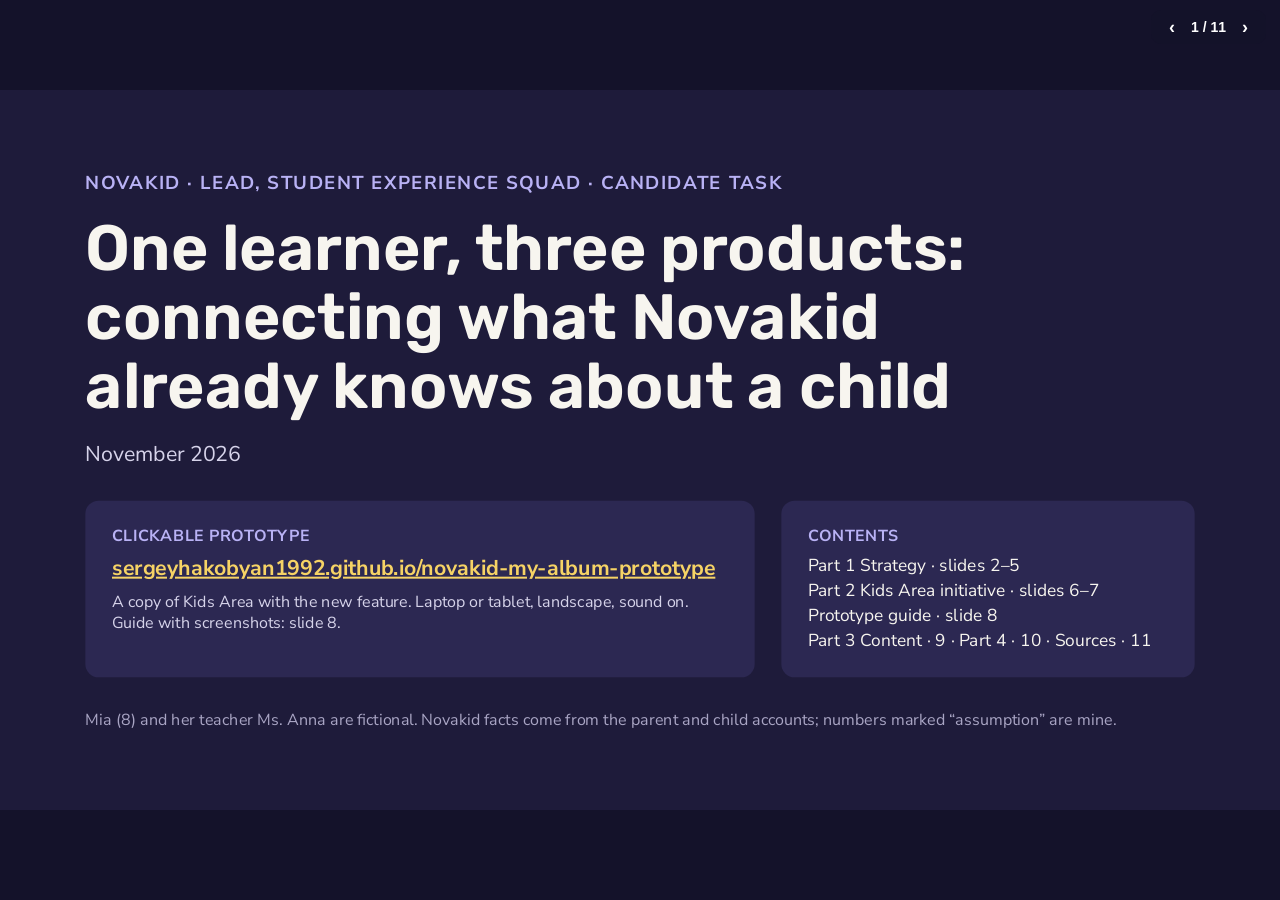
==== deck/index.html @ cdf31dd3 "Add browser version of the candidate task deck Co-Authored-By: Claude Opus 5.5 <noreply@anthropic.co" ====
<!doctype html><html lang="en"><head><meta charset="utf-8"><meta name="viewport" content="width=device-width,initial-scale=1"><title>Novakid: Student Experience</title><link rel="preconnect" href="https://fonts.gstatic.com" crossorigin><link rel="stylesheet" href="https://fonts.googleapis.com/css2?family=Rubik:wght@400..700&display=swap"><link rel="stylesheet" href="https://fonts.googleapis.com/css2?family=Nunito+Sans:wght@400;600;700;800&display=swap"><style>
*{box-sizing:border-box;margin:0}
html,body{height:100%;background:#14122a}
body{overflow:hidden}
#stage{position:fixed;left:0;top:0;width:1920px;height:1080px;transform-origin:0 0}
section{position:absolute;inset:0;width:1920px;height:1080px;overflow:hidden}
@media screen{section:not(.on){display:none!important}}
div{min-width:0}
div:not([style*="display:"]){display:flex;flex-direction:column}
h1,h2,h3,p,ul,ol,table{display:block}
ul,ol{padding-left:32px}
a{text-decoration:underline}
img{display:block}
table{border-collapse:collapse;width:100%}
th,td{padding:.35em .6em;text-align:left;vertical-align:top;border:1px solid #d9d6e4}
th{font-weight:700}
#nav{position:fixed;right:14px;top:10px;display:flex;flex-direction:row;gap:6px;align-items:center;font:600 14px Arial,sans-serif;color:#fff;background:rgba(20,18,42,.78);padding:6px 8px;border-radius:10px;z-index:5}
#nav button{all:unset;cursor:pointer;padding:2px 10px;font-size:18px;line-height:1}
#nav button:focus-visible{outline:2px solid #F6D365}
@media print{
 @page{size:1920px 1080px;margin:0}
 html,body{height:auto;overflow:visible;background:none}
 #stage{position:static;transform:none!important;width:auto;height:auto}
 section,section.on{display:flex;position:relative;page-break-after:always;-webkit-print-color-adjust:exact;print-color-adjust:exact}
 #nav{display:none}
}
</style></head><body><main id="stage"><section id="cover" style="background:#1E1B3A;color:#F7F5EF;font-family:'Nunito Sans', Arial, sans-serif;padding:120px 128px 120px;display:flex;flex-direction:column;justify-content:space-between;gap:48px">
<div style="display:flex;flex-direction:column;gap:28px">
<p style="font-size:28px;color:#B9B2F5;letter-spacing:2px;text-transform:uppercase;font-weight:700">Novakid · Lead, Student Experience Squad · candidate task</p>
<h1 style="font-family:'Rubik', Arial, sans-serif;font-size:96px;font-weight:600;line-height:1.08;color:#F7F5EF;width:1500px">One learner, three products: connecting what Novakid already knows about a child</h1>
<p style="font-size:32px;color:#D6D3EA">November 2026</p>
</div>
<div style="display:flex;gap:40px;align-items:stretch">
<div style="flex:1;display:flex;flex-direction:column;gap:12px;background:#2C2852;border-radius:20px;padding:36px 40px">
<p style="font-size:24px;color:#B9B2F5;font-weight:700;text-transform:uppercase;letter-spacing:1px">Clickable prototype</p>
<p style="font-size:32px;font-weight:700"><a target="_blank" rel="noopener" href="https://sergeyhakobyan1992.github.io/novakid-my-album-prototype/" style="color:#F6D365">sergeyhakobyan1992.github.io/novakid-my-album-prototype</a></p>
<p style="font-size:24px;color:#D6D3EA">A copy of Kids Area with the new feature. Laptop or tablet, landscape, sound on. Guide with screenshots: slide 8.</p>
</div>
<div style="width:620px;display:flex;flex-direction:column;gap:10px;background:#2C2852;border-radius:20px;padding:36px 40px">
<p style="font-size:24px;color:#B9B2F5;font-weight:700;text-transform:uppercase;letter-spacing:1px">Contents</p>
<p style="font-size:26px;line-height:1.45">Part 1 Strategy · slides 2–5<br>Part 2 Kids Area initiative · slides 6–7<br>Prototype guide · slide 8<br>Part 3 Content · 9 · Part 4 · 10 · Sources · 11</p>
</div>
</div>
<p style="font-size:24px;color:#A9A5C4">Mia (8) and her teacher Ms. Anna are fictional. Novakid facts come from the parent and child accounts; numbers marked “assumption” are mine.</p>
</section>
<section id="week" style="background:#F7F5EF;color:#1E1B3A;font-family:'Nunito Sans', Arial, sans-serif;padding:56px 96px 96px;display:flex;flex-direction:column;justify-content:space-between;gap:18px">
<div style="display:flex;flex-direction:column;gap:6px">
<p style="font-size:24px;color:#5B47D6;font-weight:700;text-transform:uppercase;letter-spacing:1px">Part 1 · Strategy · 1.1 The cost of disconnection</p>
<h2 style="font-family:'Rubik', Arial, sans-serif;font-size:52px;font-weight:600;line-height:1.1">One week of Mia: each product starts from zero</h2>
</div>
<div style="display:flex;flex-direction:column;gap:10px;background:#ECE9F7;border-radius:14px;padding:14px 20px">
<div style="display:flex;gap:10px;align-items:stretch">
<div style="flex:1;display:flex;flex-direction:column;gap:2px;background:#F7F5EF;border-radius:10px;padding:8px 12px">
<p style="font-size:24px;font-weight:800;line-height:1.2">Level</p>
<p style="font-size:24px;line-height:1.22;color:#4A4766">One of 7 stages, Pre-K to Level 6. Mia is in Level 1</p>
</div>
<svg viewBox="0 0 100 100" preserveAspectRatio="none" aria-hidden="true" style="flex:none;width:32px;height:18px;align-self:center"><polygon points="0,30 60,30 60,0 100,50 60,100 60,70 0,70" fill="#5B47D6"/></svg>
<div style="flex:1;display:flex;flex-direction:column;gap:2px;background:#F7F5EF;border-radius:10px;padding:8px 12px">
<p style="font-size:24px;font-weight:800;line-height:1.2">Unit</p>
<p style="font-size:24px;line-height:1.22;color:#4A4766">A topic and its language. Level 1 has 13; hers is Unit 6 Food</p>
</div>
<svg viewBox="0 0 100 100" preserveAspectRatio="none" aria-hidden="true" style="flex:none;width:32px;height:18px;align-self:center"><polygon points="0,30 60,30 60,0 100,50 60,100 60,70 0,70" fill="#5B47D6"/></svg>
<div style="flex:1;display:flex;flex-direction:column;gap:2px;background:#F7F5EF;border-radius:10px;padding:8px 12px">
<p style="font-size:24px;font-weight:800;line-height:1.2">Lesson</p>
<p style="font-size:24px;line-height:1.22;color:#4A4766">Unit 6 has four lessons, then a Unit Review</p>
</div>
<svg viewBox="0 0 100 100" preserveAspectRatio="none" aria-hidden="true" style="flex:none;width:32px;height:18px;align-self:center"><polygon points="0,30 60,30 60,0 100,50 60,100 60,70 0,70" fill="#5B47D6"/></svg>
<div style="flex:1;display:flex;flex-direction:column;gap:2px;background:#F7F5EF;border-radius:10px;padding:8px 12px">
<p style="font-size:24px;font-weight:800;line-height:1.2">Competency</p>
<p style="font-size:24px;line-height:1.22;color:#4A4766">A skill: “speak about food using like / don’t like”</p>
</div>
</div>
<p style="font-size:24px;line-height:1.25"><b>The competency model already exists</b> (parent account, Achievements), but it only says “unlocked”: no mastery, no evidence, no source. The Learning Engine adds those three.</p>
</div>
<div style="display:flex;gap:12px;align-items:stretch">
<div style="flex:1;display:flex;flex-direction:column;gap:8px;background:#FFFFFF;border-radius:16px;padding:12px;border:1px solid #E1DEEC">
<p style="font-size:24px;line-height:1.15;background:#DCD6FF;border-radius:8px;padding:4px 10px"><b>Mon</b> · 1-1 lesson</p>
<p style="font-size:24px;line-height:1.25">Says “I no like peas”, mixes up peas and grapes. Nothing recorded.</p>
<div style="flex:1"></div>
<p style="font-size:24px;line-height:1.2;font-weight:700;color:#9A2E1C;background:#FBE3DC;border-radius:10px;padding:6px 10px">1. Errors stay in the lesson</p>
</div>
<div style="flex:1;display:flex;flex-direction:column;gap:8px;background:#FFFFFF;border-radius:16px;padding:12px;border:1px solid #E1DEEC">
<p style="font-size:24px;line-height:1.15;background:#FFE7B3;border-radius:8px;padding:4px 10px"><b>Tue</b> · Kids Area</p>
<p style="font-size:24px;line-height:1.25">Daily quest “play any game”: Memo Mix with <i>family, bike</i>, then 16 min of Streams.</p>
<div style="flex:1"></div>
<p style="font-size:24px;line-height:1.2;font-weight:700;color:#9A2E1C;background:#FBE3DC;border-radius:10px;padding:6px 10px">2. Practice ignores her unit</p>
</div>
<div style="flex:1;display:flex;flex-direction:column;gap:8px;background:#FFFFFF;border-radius:16px;padding:12px;border:1px solid #E1DEEC">
<p style="font-size:24px;line-height:1.15;background:#FFE7B3;border-radius:8px;padding:4px 10px"><b>Wed</b> · Homework</p>
<p style="font-size:24px;line-height:1.25">Listen and pick: she recognises the words, but never says them.</p>
<div style="flex:1"></div>
<p style="font-size:24px;line-height:1.2;font-weight:700;color:#9A2E1C;background:#FBE3DC;border-radius:10px;padding:6px 10px">3. Trains recognition only</p>
</div>
<div style="flex:1;display:flex;flex-direction:column;gap:8px;background:#FFFFFF;border-radius:16px;padding:12px;border:1px solid #E1DEEC">
<p style="font-size:24px;line-height:1.15;background:#CDEBD9;border-radius:8px;padding:4px 10px"><b>Thu</b> · Group class</p>
<p style="font-size:24px;line-height:1.25">Topic: weekends. The teacher doesn’t know her unit; Mia stays silent.</p>
<div style="flex:1"></div>
<p style="font-size:24px;line-height:1.2;font-weight:700;color:#9A2E1C;background:#FBE3DC;border-radius:10px;padding:6px 10px">4. No shared profile</p>
</div>
<div style="flex:1;display:flex;flex-direction:column;gap:8px;background:#FFFFFF;border-radius:16px;padding:12px;border:1px solid #E1DEEC">
<p style="font-size:24px;line-height:1.15;background:#D3E8F7;border-radius:8px;padding:4px 10px"><b>Fri</b> · Pandy AI</p>
<p style="font-size:24px;line-height:1.25">Chats about Minecraft, half in her native language.</p>
<div style="flex:1"></div>
<p style="font-size:24px;line-height:1.2;font-weight:700;color:#9A2E1C;background:#FBE3DC;border-radius:10px;padding:6px 10px">5. Doesn’t know the week’s goal</p>
</div>
<div style="flex:1;display:flex;flex-direction:column;gap:8px;background:#FFFFFF;border-radius:16px;padding:12px;border:1px solid #E1DEEC">
<p style="font-size:24px;line-height:1.15;background:#F1E0F0;border-radius:8px;padding:4px 10px"><b>Sat</b> · Parent</p>
<p style="font-size:24px;line-height:1.25">68 competencies “unlocked”, one listed four times.</p>
<div style="flex:1"></div>
<p style="font-size:24px;line-height:1.2;font-weight:700;color:#9A2E1C;background:#FBE3DC;border-radius:10px;padding:6px 10px">6. The payer sees no progress</p>
</div>
<div style="flex:1;display:flex;flex-direction:column;gap:8px;background:#FFFFFF;border-radius:16px;padding:12px;border:1px solid #E1DEEC">
<p style="font-size:24px;line-height:1.15;background:#DCD6FF;border-radius:8px;padding:4px 10px"><b>Mon</b> · 1-1 lesson</p>
<p style="font-size:24px;line-height:1.25">Can’t tell if she practised: 5–7 min of re-checking.</p>
<div style="flex:1"></div>
<p style="font-size:24px;line-height:1.2;font-weight:700;color:#9A2E1C;background:#FBE3DC;border-radius:10px;padding:6px 10px">7. Practice never reaches the teacher</p>
</div>
</div>
<div style="display:flex;gap:20px">
<p style="flex:1;font-size:24px;line-height:1.25;background:#1E1B3A;color:#E9E7F3;border-radius:14px;padding:12px 20px"><b style="color:#F6D365">Hurts learning most: 1 and 7.</b> The lesson-to-practice loop is cut.</p>
<p style="flex:1;font-size:24px;line-height:1.25;background:#1E1B3A;color:#E9E7F3;border-radius:14px;padding:12px 20px"><b style="color:#F6D365">Hurts retention most: 6, then 7.</b> Parents and teachers see nothing.</p>
</div>
<p style="position:absolute;left:96px;bottom:36px;width:1728px;font-size:24px;color:#6E6A88;white-space:nowrap">Source: Novakid child and parent accounts; Mia’s week is a composite. · 2</p>
</section>
<section id="profile" style="background:#F7F5EF;color:#1E1B3A;font-family:'Nunito Sans', Arial, sans-serif;padding:64px 96px 112px;display:flex;flex-direction:column;gap:18px">
<div style="display:flex;flex-direction:column;gap:6px">
<p style="font-size:24px;color:#5B47D6;font-weight:700;text-transform:uppercase;letter-spacing:1px">Part 1 · Strategy · 1.2 The minimum viable learner profile</p>
<h2 style="font-family:'Rubik', Arial, sans-serif;font-size:52px;font-weight:600;line-height:1.1">Ten signals on one five-step ladder per competency</h2>
</div>
<p style="font-size:24px;line-height:1.35;color:#4A4766">A <b>signal</b> is a child’s answer to a task tagged with a competency ID from Novakid’s existing competency model (Achievements). Every attempt, hint and response time is logged. Time spent and attendance are context, not evidence. A step needs its own kind of evidence: recognition games never lift a word past step 2.</p>
<div style="display:flex;gap:14px;align-items:stretch">
<div style="flex:1;display:flex;flex-direction:column;gap:10px">
<p style="font-size:24px;font-weight:800;background:#E6E4EE;border-radius:10px;padding:8px 14px;border:2px dashed #9A97AE">1 · Met in lesson</p>
<div style="display:flex;flex-direction:column;gap:4px;background:#FFFFFF;border-radius:12px;padding:12px 14px;border:1px dashed #9A97AE">
<p style="font-size:24px;font-weight:700;line-height:1.25">Lesson record: unit and competencies taught</p>
<p style="font-size:24px;line-height:1.25;color:#4A4766">1-1 · system data. Context for every signal, not evidence</p>
</div>
</div>
<div style="flex:1;display:flex;flex-direction:column;gap:10px">
<p style="font-size:24px;font-weight:800;background:#F6D365;border-radius:10px;padding:8px 14px">2 · Recognises</p>
<div style="display:flex;flex-direction:column;gap:4px;background:#FFFFFF;border-radius:12px;padding:12px 14px;border-left:8px solid #E39B2D">
<p style="font-size:24px;font-weight:700;line-height:1.25">#1 Audio → picture, first try</p>
<p style="font-size:24px;line-height:1.25;color:#4A4766">Kids Area · <b>medium</b>: 1 in 4 is a guess</p>
</div>
<div style="display:flex;flex-direction:column;gap:4px;background:#FFFFFF;border-radius:12px;padding:12px 14px;border-left:8px solid #E39B2D">
<p style="font-size:24px;font-weight:700;line-height:1.25">#7 In-lesson interactives</p>
<p style="font-size:24px;line-height:1.25;color:#4A4766">1-1 · <b>medium</b>: the teacher may prompt</p>
</div>
</div>
<div style="flex:1;display:flex;flex-direction:column;gap:10px">
<p style="font-size:24px;font-weight:800;background:#C5E6A6;border-radius:10px;padding:8px 14px">3 · Says it</p>
<div style="display:flex;flex-direction:column;gap:4px;background:#FFFFFF;border-radius:12px;padding:12px 14px;border-left:8px solid #E39B2D">
<p style="font-size:24px;font-weight:700;line-height:1.25">#4 Builds a phrase or spells a word</p>
<p style="font-size:24px;line-height:1.25;color:#4A4766">Kids Area · <b>medium</b>: options can be brute-forced</p>
</div>
<div style="display:flex;flex-direction:column;gap:4px;background:#FFFFFF;border-radius:12px;padding:12px 14px;border-left:8px solid #9A97AE">
<p style="font-size:24px;font-weight:700;line-height:1.25">#5 Says the structure in reply</p>
<p style="font-size:24px;line-height:1.25;color:#4A4766">AI Tutor · <b>noisy</b>: child speech recognition, LLM grading</p>
</div>
</div>
<div style="flex:1;display:flex;flex-direction:column;gap:10px">
<p style="font-size:24px;font-weight:800;background:#6CC070;border-radius:10px;padding:8px 14px">4 · Remembers</p>
<div style="display:flex;flex-direction:column;gap:4px;background:#FFFFFF;border-radius:12px;padding:12px 14px;border-left:8px solid #3E9B5A">
<p style="font-size:24px;font-weight:700;line-height:1.25">#8 Correct 3+ days after the last contact</p>
<p style="font-size:24px;line-height:1.25;color:#4A4766">Kids Area, 1-1 · <b>reliable</b>: knowledge, not short-term memory</p>
</div>
</div>
<div style="flex:1;display:flex;flex-direction:column;gap:10px">
<p style="font-size:24px;font-weight:800;background:linear-gradient(90deg, #F6D365 0%, #C5E6A6 35%, #9AD0F5 70%, #D7B8F3 100%);border-radius:10px;padding:8px 14px">5 · Uses it</p>
<div style="display:flex;flex-direction:column;gap:4px;background:#FFFFFF;border-radius:12px;padding:12px 14px;border-left:8px solid #9A97AE">
<p style="font-size:24px;font-weight:700;line-height:1.25">#6 Teacher: can’t / with help / alone</p>
<p style="font-size:24px;line-height:1.25;color:#4A4766">1-1 · <b>noisy</b> (human), but the most valid speech signal</p>
</div>
<div style="display:flex;flex-direction:column;gap:4px;background:#FFFFFF;border-radius:12px;padding:12px 14px;border-left:8px solid #9A97AE">
<p style="font-size:24px;font-weight:700;line-height:1.25">#9 Uses it in a new context</p>
<p style="font-size:24px;line-height:1.25;color:#4A4766">Group, AI Tutor · <b>noisy</b> and rare, strongest evidence</p>
</div>
</div>
</div>
<div style="display:flex;gap:14px;align-items:stretch">
<p style="font-size:24px;font-weight:800;width:200px;line-height:1.25">Across all steps</p>
<div style="flex:1;display:flex;flex-direction:column;gap:2px;background:#FFFFFF;border-radius:12px;padding:10px 14px;border-left:8px solid #3E9B5A">
<p style="font-size:24px;font-weight:700">#2 Attempts and hints before the right answer</p>
<p style="font-size:24px;color:#4A4766">Kids Area · <b>reliable</b> if every attempt is logged</p>
</div>
<div style="flex:1;display:flex;flex-direction:column;gap:2px;background:#FFFFFF;border-radius:12px;padding:10px 14px;border-left:8px solid #9A97AE">
<p style="font-size:24px;font-weight:700">#3 Response time on known items</p>
<p style="font-size:24px;color:#4A4766">Kids Area · <b>noisy</b>: trend only</p>
</div>
<div style="flex:1;display:flex;flex-direction:column;gap:2px;background:#FFFFFF;border-radius:12px;padding:10px 14px;border-left:8px solid #3E9B5A">
<p style="font-size:24px;font-weight:700">#10 Unit Review, competency checks</p>
<p style="font-size:24px;color:#4A4766">1-1 · <b>reliable</b>, once per chapter</p>
</div>
</div>
<p style="font-size:24px;line-height:1.35;color:#4A4766"><b style="color:#1E1B3A">One score per answer:</b> correct × attempt factor (1 → 0.8 → 0.6…) × 0.6 if a hint was used, corrected for guessing. Average per competency → difficulty zone; 0.75–0.95 is the right challenge.</p>
<p style="position:absolute;left:96px;bottom:44px;width:1728px;font-size:24px;color:#6E6A88">Based on: <a target="_blank" rel="noopener" href="https://books.yandex.ru/books/p1Veeihh" style="color:#5B47D6">Abbakumov 2025</a> (signals, score, zones) · <a target="_blank" rel="noopener" href="https://myweb.fsu.edu/vshute/pdf/shute%20pres_h.pdf" style="color:#5B47D6">Shute 2011</a> (evidence in games) · <a target="_blank" rel="noopener" href="https://doi.org/10.1111/j.1551-6709.2012.01245.x" style="color:#5B47D6">Koedinger et al. 2012</a> (task → competency map) · <a target="_blank" rel="noopener" href="https://doi.org/10.1111/j.0023-8333.2004.00260.x" style="color:#5B47D6">Laufer &amp; Goldstein 2004</a> (recognise before produce) · 3</p>
</section>
<section id="loop" style="background:#F7F5EF;color:#1E1B3A;font-family:'Nunito Sans', Arial, sans-serif;padding:64px 96px 112px;display:flex;flex-direction:column;gap:18px">
<div style="display:flex;flex-direction:column;gap:6px">
<p style="font-size:24px;color:#5B47D6;font-weight:700;text-transform:uppercase;letter-spacing:1px">Part 1 · Strategy · 1.2 First closed loop · 1.3 North Star</p>
<h2 style="font-family:'Rubik', Arial, sans-serif;font-size:52px;font-weight:600;line-height:1.1">The last lesson drives practice; practice comes back to the teacher</h2>
</div>
<div style="display:flex;gap:14px;align-items:center">
<div style="width:250px;display:flex;flex-direction:column;gap:6px;background:#DCD6FF;border-radius:16px;padding:16px 18px">
<p style="font-size:26px;font-weight:800">1-1 lesson writes</p>
<p style="font-size:24px;line-height:1.3">Unit and competencies taught. System data, zero teacher time</p>
</div>
<svg viewBox="0 0 100 100" preserveAspectRatio="none" aria-hidden="true" style="flex:none;width:44px;height:26px;"><polygon points="0,30 60,30 60,0 100,50 60,100 60,70 0,70" fill="#5B47D6"/></svg>
<div style="width:250px;display:flex;flex-direction:column;gap:6px;background:#1E1B3A;border-radius:16px;padding:16px 18px">
<p style="font-size:26px;font-weight:800;color:#F6D365">Learning Engine</p>
<p style="font-size:24px;line-height:1.3;color:#E9E7F3">Step per competency, next due date</p>
</div>
<svg viewBox="0 0 100 100" preserveAspectRatio="none" aria-hidden="true" style="flex:none;width:44px;height:26px;"><polygon points="0,30 60,30 60,0 100,50 60,100 60,70 0,70" fill="#5B47D6"/></svg>
<div style="width:250px;display:flex;flex-direction:column;gap:6px;background:#FFE7B3;border-radius:16px;padding:16px 18px">
<p style="font-size:26px;font-weight:800">Kids Area reads</p>
<p style="font-size:24px;line-height:1.3">Lesson words become album cards, played at the right step</p>
</div>
<svg viewBox="0 0 100 100" preserveAspectRatio="none" aria-hidden="true" style="flex:none;width:44px;height:26px;"><polygon points="0,30 60,30 60,0 100,50 60,100 60,70 0,70" fill="#5B47D6"/></svg>
<div style="width:250px;display:flex;flex-direction:column;gap:6px;background:#DCD6FF;border-radius:16px;padding:16px 18px">
<p style="font-size:26px;font-weight:800">Teacher card</p>
<p style="font-size:24px;line-height:1.3">Before the next lesson: “peas: remembers · don’t like: with help”</p>
</div>
<div style="flex:1;display:flex;flex-direction:column;gap:6px;background:#FFFFFF;border-radius:16px;padding:16px 20px;border:1px solid #E1DEEC">
<p style="font-size:26px;font-weight:800;color:#5B47D6">Why this loop first</p>
<ul style="font-size:24px;line-height:1.3">
<li>The data already exists and is reliable</li>
<li>The reading side is all ours: about 6 weeks</li>
<li>It feeds the teacher bond that drives retention</li>
<li>Effect shows within weeks</li>
</ul>
</div>
</div>
<hr style="border-top:2px solid #E1DEEC;width:1728px">
<div style="display:flex;gap:14px;align-items:center">
<div style="width:210px;display:flex;flex-direction:column;gap:6px;background:#FFFFFF;border-radius:16px;padding:16px 18px;border:2px solid #9A97AE">
<p style="font-size:26px;font-weight:800">Renewal</p>
<p style="font-size:24px;line-height:1.3;color:#4A4766">1-1 subscription; the parent decides</p>
</div>
<svg viewBox="0 0 100 100" preserveAspectRatio="none" aria-hidden="true" style="flex:none;width:44px;height:26px;"><polygon points="100,30 40,30 40,0 0,50 40,100 40,70 100,70" fill="#9A97AE"/></svg>
<div style="width:430px;display:flex;flex-direction:column;gap:8px;background:#5B47D6;border-radius:16px;padding:20px 22px">
<p style="font-size:24px;font-weight:700;color:#DCD6FF;text-transform:uppercase;letter-spacing:1px">North Star</p>
<p style="font-size:30px;font-weight:800;color:#FFFFFF;line-height:1.15">Weekly Learners with Retained Progress</p>
<p style="font-size:24px;line-height:1.3;color:#F1EFFB">Share of active learners who in a week moved 1+ target competency up a step and passed a check 3+ days later.</p>
<p style="font-size:24px;line-height:1.3;color:#F6D365">Counts knowledge, not stars; needs a return visit; moves weekly; parents get it.</p>
</div>
<svg viewBox="0 0 100 100" preserveAspectRatio="none" aria-hidden="true" style="flex:none;width:44px;height:26px;"><polygon points="100,30 40,30 40,0 0,50 40,100 40,70 100,70" fill="#9A97AE"/></svg>
<div style="flex:1;display:grid;grid-template-columns:1fr 1fr;gap:12px">
<div style="display:flex;flex-direction:column;gap:4px;background:#FFFFFF;border-radius:14px;padding:12px 16px;border:1px solid #E1DEEC">
<p style="font-size:24px;font-weight:800">1 · Practice habit</p>
<p style="font-size:24px;line-height:1.28;color:#4A4766">Kids Area active days (1.39 ↑) · W1 retention, levels 0–1 (&gt;20%) · AI Tutor retention (30% → 36%)</p>
</div>
<div style="display:flex;flex-direction:column;gap:4px;background:#FFFFFF;border-radius:14px;padding:12px 16px;border:1px solid #E1DEEC">
<p style="font-size:24px;font-weight:800">2 · Practice quality</p>
<p style="font-size:24px;line-height:1.28;color:#4A4766">Tasks at the right difficulty (score 0.75–0.95) · first-try, no-hint accuracy</p>
</div>
<div style="display:flex;flex-direction:column;gap:4px;background:#FFFFFF;border-radius:14px;padding:12px 16px;border:2px solid #3E9B5A">
<p style="font-size:24px;font-weight:800">3 · Learning progress</p>
<p style="font-size:24px;line-height:1.28;color:#4A4766">Ladder steps gained per learner per week · 3-day recall · Unit Review results</p>
</div>
<div style="display:flex;flex-direction:column;gap:4px;background:#FFFFFF;border-radius:14px;padding:12px 16px;border:1px solid #E1DEEC">
<p style="font-size:24px;font-weight:800">4 · Lesson link</p>
<p style="font-size:24px;line-height:1.28;color:#4A4766">1-1 and group attendance · 1-1 lessons with practice in between</p>
</div>
</div>
</div>
<p style="font-size:24px;background:#ECE9F7;border-radius:12px;padding:10px 18px"><b>Guardrails:</b> stars earned on mastered or too-easy content · teacher input ≤ 30 s per lesson · Pandy safety incidents · daily screen time</p>
<p style="position:absolute;left:96px;bottom:44px;width:1728px;font-size:24px;color:#6E6A88">“Passed a check 3+ days later” follows the spacing and testing effects: <a target="_blank" rel="noopener" href="https://doi.org/10.1037/0033-2909.132.3.354" style="color:#5B47D6">Cepeda et al. 2006</a> · <a target="_blank" rel="noopener" href="https://doi.org/10.1111/j.1467-9280.2006.01693.x" style="color:#5B47D6">Roediger &amp; Karpicke 2006</a> · 4</p>
</section>
<section id="roadmap" style="background:#F7F5EF;color:#1E1B3A;font-family:'Nunito Sans', Arial, sans-serif;padding:64px 96px 112px;display:flex;flex-direction:column;gap:9px">
<div style="display:flex;flex-direction:column;gap:6px">
<p style="font-size:24px;color:#5B47D6;font-weight:700;text-transform:uppercase;letter-spacing:1px">Part 1 · Strategy · 1.4 Two-quarter roadmap</p>
<h2 style="font-family:'Rubik', Arial, sans-serif;font-size:52px;font-weight:600;line-height:1.1">Measure first, close one loop, then widen it</h2>
</div>
<div style="display:flex;gap:16px">
<div style="width:250px"></div>
<div style="flex:1;display:flex;gap:6px">
<p style="flex:1;font-size:24px;font-weight:800;background:#1E1B3A;color:#F7F5EF;border-radius:8px;padding:4px 12px">Q1 · weeks 1–13</p>
<p style="flex:1;font-size:24px;font-weight:800;background:#1E1B3A;color:#F7F5EF;border-radius:8px;padding:4px 12px">Q2 · weeks 14–26</p>
</div>
</div>
<div style="display:flex;gap:16px;align-items:center">
<div style="width:250px;display:flex;flex-direction:column">
<p style="font-size:24px;font-weight:800;line-height:1.15">Learning Engine</p>
<p style="font-size:24px;color:#4A4766;line-height:1.15">2 → 3 eng. (incl. data/ML)</p>
</div>
<div style="position:relative;width:1462px;height:66px;background:#EFEDE6;border-radius:10px">
<p style="position:absolute;left:0px;top:2px;width:219px;font-size:24px;line-height:1.1;background:#1E1B3A;color:#F7F5EF;border-radius:10px;padding:4px 10px">Competency map, attempt log</p>
<p style="position:absolute;left:394px;top:2px;width:331px;font-size:24px;line-height:1.1;background:#1E1B3A;color:#F7F5EF;border-radius:10px;padding:4px 10px">Ladder statuses v1 (5 steps)</p>
<p style="position:absolute;left:731px;top:2px;width:388px;font-size:24px;line-height:1.1;background:#1E1B3A;color:#F7F5EF;border-radius:10px;padding:4px 10px">Teacher one-tap rating feeds steps</p>
<p style="position:absolute;left:1125px;top:2px;width:331px;font-size:24px;line-height:1.1;background:#1E1B3A;color:#F7F5EF;border-radius:10px;padding:4px 10px">Pandy reads unit goals</p>
</div>
</div>
<div style="display:flex;gap:16px;align-items:center">
<div style="width:250px;display:flex;flex-direction:column">
<p style="font-size:24px;font-weight:800;line-height:1.15">Kids Area</p>
<p style="font-size:24px;color:#4A4766;line-height:1.15">3 → 2 eng., 1 designer</p>
</div>
<div style="position:relative;width:1462px;height:66px;background:#EFEDE6;border-radius:10px">
<p style="position:absolute;left:0px;top:2px;width:219px;font-size:24px;line-height:1.1;background:#F6D365;border-radius:10px;padding:4px 10px">Baseline scores, too-easy list</p>
<p style="position:absolute;left:225px;top:2px;width:331px;font-size:24px;line-height:1.1;background:#F6D365;border-radius:10px;padding:4px 10px">Loop v0 + My Album A/B</p>
<p style="position:absolute;left:731px;top:2px;width:388px;font-size:24px;line-height:1.1;background:#F6D365;border-radius:10px;padding:4px 10px">Album v2: teacher piece, more units</p>
<p style="position:absolute;left:1125px;top:2px;width:331px;font-size:24px;line-height:1.1;background:#F6D365;border-radius:10px;padding:4px 10px">Pandy practises album words</p>
</div>
</div>
<div style="display:flex;gap:16px;align-items:center">
<div style="width:250px;display:flex;flex-direction:column">
<p style="font-size:24px;font-weight:800;line-height:1.15">Teachers, parents, group</p>
<p style="font-size:24px;color:#4A4766;line-height:1.15">1 designer + partners</p>
</div>
<div style="position:relative;width:1462px;height:66px;background:#EFEDE6;border-radius:10px">
<p style="position:absolute;left:394px;top:2px;width:331px;font-size:24px;line-height:1.1;background:#DCD6FF;border-radius:10px;padding:4px 10px">Teacher pre-lesson card, pilot</p>
<p style="position:absolute;left:731px;top:2px;width:388px;font-size:24px;line-height:1.1;background:#DCD6FF;border-radius:10px;padding:4px 10px">Parent progress page v2</p>
<p style="position:absolute;left:1125px;top:2px;width:331px;font-size:24px;line-height:1.1;background:#DCD6FF;border-radius:10px;padding:4px 10px">Group class: transfer pilot</p>
</div>
</div>
<div style="display:flex;gap:16px;align-items:center">
<div style="width:250px;display:flex;flex-direction:column">
<p style="font-size:24px;font-weight:800;line-height:1.15">Content</p>
<p style="font-size:24px;color:#4A4766;line-height:1.15">1 eng. tooling, 4 method.</p>
</div>
<div style="position:relative;width:1462px;height:66px;background:#EFEDE6;border-radius:10px">
<p style="position:absolute;left:0px;top:2px;width:331px;font-size:24px;line-height:1.1;background:#C5E6A6;border-radius:10px;padding:4px 10px">Tag tasks to competencies</p>
<p style="position:absolute;left:337px;top:2px;width:388px;font-size:24px;line-height:1.1;background:#C5E6A6;border-radius:10px;padding:4px 10px">Pipeline v1: spec → AI → checks</p>
<p style="position:absolute;left:731px;top:2px;width:725px;font-size:24px;line-height:1.1;background:#C5E6A6;border-radius:10px;padding:4px 10px">Every new unit: one spec for four products, soft launch to 5%</p>
</div>
</div>
<div style="display:flex;gap:16px;align-items:center">
<div style="width:250px;display:flex;flex-direction:column">
<p style="font-size:24px;font-weight:800;line-height:1.15">Analytics</p>
<p style="font-size:24px;color:#4A4766;line-height:1.15">shared analyst</p>
</div>
<div style="position:relative;width:1462px;height:66px;background:#EFEDE6;border-radius:10px">
<p style="position:absolute;left:0px;top:2px;width:331px;font-size:24px;line-height:1.1;background:#9AD0F5;border-radius:10px;padding:4px 10px">Metric definitions, tracking</p>
<p style="position:absolute;left:337px;top:2px;width:1119px;font-size:24px;line-height:1.1;background:#9AD0F5;border-radius:10px;padding:4px 10px">Experiments: My Album A/B, long-term holdout, content variant tests</p>
</div>
</div>
<div style="display:flex;gap:20px;align-items:stretch">
<div style="width:700px;display:flex;flex-direction:column;gap:6px;background:#FFFFFF;border-radius:16px;padding:16px 22px;border:1px solid #E1DEEC">
<p style="font-size:26px;font-weight:800;color:#9A2E1C">Not doing in these two quarters</p>
<ul style="font-size:24px;line-height:1.28">
<li>New game worlds: we re-point existing games</li>
<li>More Streams; leaderboards</li>
<li>Our own child speech recognition</li>
<li>IRT, knowledge tracing before data allows</li>
<li>Group changes beyond reading the profile</li>
<li>New curriculum levels</li>
</ul>
</div>
<div style="flex:1;display:flex;flex-direction:column;gap:8px;background:#FFFFFF;border-radius:16px;padding:16px 22px;border:1px solid #E1DEEC">
<p style="font-size:26px;font-weight:800;color:#5B47D6">Dependencies: new asks only in Q2, once value is shown</p>
<table style="font-size:24px;color:#1E1B3A;border-collapse:collapse">
<tr><td style="width:32%;padding:4px 10px">Curriculum</td><td style="width:68%;padding:4px 10px">Sign-off on task-to-competency tagging</td></tr>
<tr><td>Classroom platform</td><td>Lesson-end rating: agree Q1, ship Q2</td></tr>
<tr><td>Teacher Operations</td><td>Co-own the pilot; cap of 30 s per lesson</td></tr>
<tr><td>Data engineering</td><td>Events into the existing progress service</td></tr>
<tr><td>Parent journey, Legal</td><td>Shared “report opened”; child-data review</td></tr>
</table>
</div>
</div>
<p style="position:absolute;left:96px;bottom:44px;width:1728px;font-size:24px;color:#6E6A88">Capacity: 6 engineers, 2 designers, a shared analyst, 4 methodologists. Bars show stages, not a committed plan. · 5</p>
</section>
<section id="album" style="background:#FFF8EA;color:#1E1B3A;font-family:'Nunito Sans', Arial, sans-serif;padding:64px 96px 112px;display:flex;flex-direction:column;gap:11px">
<div style="display:flex;flex-direction:column;gap:6px">
<p style="font-size:24px;color:#B5651D;font-weight:700;text-transform:uppercase;letter-spacing:1px">Part 2 · Kids Area initiative · opportunity and gamification</p>
<h2 style="font-family:'Rubik', Arial, sans-serif;font-size:52px;font-weight:600;line-height:1.1">My Album: the last lesson becomes a collection</h2>
</div>
<div style="display:flex;gap:24px;align-items:stretch">
<div style="width:520px;display:flex;flex-direction:column;gap:12px">
<p style="font-size:28px;font-weight:800">Why kids don’t come back (hypotheses)</p>
<ol style="font-size:24px;line-height:1.3">
<li><b>No reason to return tomorrow.</b> Daily quests count games; the first shop item costs 1,200 stars at 25–50 a day.</li>
<li><b>Practice isn’t about “my” lessons:</b> game words ignore the unit.</li>
<li><b>Nobody sees the effort:</b> not the teacher, not the parent.</li>
<li><b>Too easy, or no English needed:</b> shape-matching silhouettes, passive Streams.</li>
</ol>
<div style="display:flex;flex-direction:column;gap:4px;background:#FFFFFF;border-radius:14px;padding:12px 16px">
<p style="font-size:24px;line-height:1.3"><b>Segment:</b> ages 7–9, levels 0–1, first 8 weeks. Habits form here, the W1 target sits here, and these parents are least sure about renewing.</p>
</div>
<div style="display:flex;flex-direction:column;gap:4px;background:#FFFFFF;border-radius:14px;padding:12px 16px">
<p style="font-size:24px;line-height:1.3"><b>First metric: active days per week.</b> The mechanic only rewards coming back on a different day, and it reads in 1–2 weeks of an A/B test.</p>
</div>
</div>
<div style="width:560px;display:flex;flex-direction:column;gap:10px">
<img src="03-album-toys.jpg" alt="Prototype: the Toys page of My Album, with gold cards, half-built puzzle cards and PLAY buttons" style="width:560px;height:280px;object-fit:cover;border-radius:14px;border:1px solid #E7DCC4">
<p style="font-size:24px;font-weight:800">A card = 5 puzzle pieces = the 5 steps from 1.2</p>
<div style="display:flex;flex-direction:column;gap:6px">
<p style="font-size:24px;line-height:1.2;background:#E6E4EE;border:2px dashed #9A97AE;border-radius:8px;padding:4px 10px"><b>1 Met in lesson</b> · added after the 1-1 lesson</p>
<p style="font-size:24px;line-height:1.2;background:#F6D365;border-radius:8px;padding:4px 10px"><b>2 Recognises</b> · Memo Mix, Box Battle</p>
<p style="font-size:24px;line-height:1.2;background:#C5E6A6;border-radius:8px;padding:4px 10px"><b>3 Says it</b> · Pinocchio, Bubbles, Racing, Snake</p>
<p style="font-size:24px;line-height:1.2;background:#6CC070;border-radius:8px;padding:4px 10px"><b>4 Remembers</b> · Quiz Corner, 3+ days later</p>
<p style="font-size:24px;line-height:1.2;background:linear-gradient(90deg, #F6D365 0%, #C5E6A6 35%, #9AD0F5 70%, #D7B8F3 100%);border-radius:8px;padding:4px 10px"><b>5 Uses it</b> · tells Ms. Anna → gold frame</p>
</div>
</div>
<div style="flex:1;display:flex;flex-direction:column;gap:12px">
<p style="font-size:28px;font-weight:800">Why they come back, and learn</p>
<ul style="font-size:24px;line-height:1.28">
<li><b>Next piece in 3 days:</b> the button counts down the days. <a target="_blank" rel="noopener" href="https://doi.org/10.1037/0033-2909.132.3.354" style="color:#B5651D">Spacing effect</a></li>
<li><b>Dusty cards:</b> after 7, 14, 28 days a card fades and asks for a refresh; a miss drops it to 3 pieces, nothing is lost. <a target="_blank" rel="noopener" href="https://aclanthology.org/P16-1174/" style="color:#B5651D">Half-life regression</a></li>
<li><b>The card is the content:</b> tap it to hear the word; one PLAY button, the engine picks the game. <a target="_blank" rel="noopener" href="https://shura.shu.ac.uk/3556/" style="color:#B5651D">Intrinsic integration</a></li>
<li><b>Stars only for progress:</b> +10 a piece, +5 a refresh, nothing for replays.</li>
<li><b>No streaks, no random packs:</b> <a target="_blank" rel="noopener" href="https://blog.duolingo.com/which-generation-most-serious-about-streak/" style="color:#B5651D">long streaks are kept mostly by adults</a>; the <a target="_blank" rel="noopener" href="https://ico.org.uk/for-organisations/uk-gdpr-guidance-and-resources/childrens-information/childrens-code-guidance-and-resources/" style="color:#B5651D">UK Children’s Code</a> warns against FOMO loops.</li>
<li><b>Adults see it:</b> teacher card and parent page. <a target="_blank" rel="noopener" href="https://doi.org/10.1037/0003-066X.55.1.68" style="color:#B5651D">Competence, autonomy, relatedness</a></li>
</ul>
</div>
</div>
<div style="display:flex;gap:16px">
<p style="flex:1;font-size:24px;line-height:1.3;background:#1E1B3A;color:#E9E7F3;border-radius:14px;padding:12px 18px"><b style="color:#F6D365">Not only words.</b> A card can hold a structure (“I don’t like…”) or a sound (l / r from the Food unit): the ladder is per competency, not per word.</p>
<p style="flex:1;font-size:24px;line-height:1.3;background:#1E1B3A;color:#E9E7F3;border-radius:14px;padding:12px 18px"><b style="color:#F6D365">The simplest collectible.</b> An album is cheap to build and test. On the same ladder it can grow into a richer world, e.g. a Word Garden where lessons plant seeds.</p>
</div>
<p style="position:absolute;left:96px;bottom:44px;width:1728px;font-size:24px;color:#6E6A88"><a target="_blank" rel="noopener" href="https://doi.org/10.1037/0033-2909.132.3.354" style="color:#B5651D">Cepeda et al. 2006</a> · <a target="_blank" rel="noopener" href="https://aclanthology.org/P16-1174/" style="color:#B5651D">Settles &amp; Meeder 2016</a> · <a target="_blank" rel="noopener" href="https://shura.shu.ac.uk/3556/" style="color:#B5651D">Habgood &amp; Ainsworth 2011</a> · <a target="_blank" rel="noopener" href="https://doi.org/10.1037/0003-066X.55.1.68" style="color:#B5651D">Ryan &amp; Deci 2000</a> · <a target="_blank" rel="noopener" href="https://blog.duolingo.com/which-generation-most-serious-about-streak/" style="color:#B5651D">Duolingo 2023</a> · <a target="_blank" rel="noopener" href="https://ico.org.uk/for-organisations/uk-gdpr-guidance-and-resources/childrens-information/childrens-code-guidance-and-resources/" style="color:#B5651D">ICO Children’s Code</a> · <a target="_blank" rel="noopener" href="https://doi.org/10.1007/s11423-020-09807-z" style="color:#B5651D">Huang et al. 2020</a> · 6</p>
</section>
<section id="metrics" style="background:#FFF8EA;color:#1E1B3A;font-family:'Nunito Sans', Arial, sans-serif;padding:64px 96px 112px;display:flex;flex-direction:column;gap:18px">
<div style="display:flex;flex-direction:column;gap:6px">
<p style="font-size:24px;color:#B5651D;font-weight:700;text-transform:uppercase;letter-spacing:1px">Part 2 · Kids Area initiative · metrics, MVP, engine</p>
<h2 style="font-family:'Rubik', Arial, sans-serif;font-size:52px;font-weight:600;line-height:1.1">More days, short sessions, and words that stay</h2>
</div>
<div style="display:flex;gap:28px;align-items:stretch">
<div style="width:930px;display:flex;flex-direction:column;gap:14px">
<table style="font-size:24px;color:#1E1B3A;border-collapse:collapse">
<tr style="background:#F3E6C8"><th style="width:28%">Metric</th><th style="width:17%">Baseline</th><th style="width:55%">Expected change (A/B, segment)</th></tr>
<tr><td>Active days per week</td><td>1.39</td><td>Up: +15–20% in 4 weeks (assumption)</td></tr>
<tr><td>Time spent</td><td>—</td><td>Same or shorter sessions (3–6 min) on more days; Streams share down</td></tr>
<tr><td>Repeat use</td><td>—</td><td>More returns for the 3-day check; share of lesson cards reaching piece 4</td></tr>
<tr><td>W1 retention, levels 0–1</td><td>target &gt;20%</td><td>Up, towards the target</td></tr>
<tr><td>AI Tutor retention</td><td>~30%</td><td>Up in Q2, once Pandy practises album words</td></tr>
<tr><td>Learning</td><td>—</td><td>North Star up; next-lesson accuracy higher on practised competencies</td></tr>
</table>
<div style="display:flex;flex-direction:column;gap:6px;background:#1E1B3A;border-radius:16px;padding:16px 22px">
<p style="font-size:26px;font-weight:800;color:#F6D365">Parent guardrail: useful-time share</p>
<p style="font-size:24px;line-height:1.3;color:#E9E7F3">≥ 70% of Kids Area minutes go to current-unit tasks at the right difficulty. If active days rise while this falls, kids came for the album, not the learning.</p>
</div>
<div style="display:flex;flex-direction:column;gap:6px;background:#FFFFFF;border-radius:16px;padding:16px 22px">
<p style="font-size:26px;font-weight:800">MVP</p>
<p style="font-size:24px;line-height:1.3">Units 5–6 of Level 1; cards from the last lesson; pieces 1–4 via three existing games; the 3-day check. Teacher’s piece and parent view: Q2.</p>
</div>
</div>
<div style="flex:1;display:flex;flex-direction:column;gap:14px">
<div style="display:flex;flex-direction:column;gap:8px">
<p style="font-size:26px;font-weight:800">Biggest assumption</p>
<p style="font-size:24px;line-height:1.3">“Next piece in 3 days” brings a 7–9-year-old back, rather than disappointing them.</p>
<div style="display:flex;gap:8px;align-items:center">
<p style="flex:1;font-size:24px;line-height:1.2;background:#F6D365;border-radius:10px;padding:8px 10px"><b>Playtest</b><br>6–8 kids, 1–2 days</p>
<svg viewBox="0 0 100 100" preserveAspectRatio="none" aria-hidden="true" style="flex:none;width:28px;height:16px;"><polygon points="0,30 60,30 60,0 100,50 60,100 60,70 0,70" fill="#B5651D"/></svg>
<p style="flex:1;font-size:24px;line-height:1.2;background:#F6D365;border-radius:10px;padding:8px 10px"><b>Painted door</b><br>in daily quest, 1 week</p>
<svg viewBox="0 0 100 100" preserveAspectRatio="none" aria-hidden="true" style="flex:none;width:28px;height:16px;"><polygon points="0,30 60,30 60,0 100,50 60,100 60,70 0,70" fill="#B5651D"/></svg>
<p style="flex:1;font-size:24px;line-height:1.2;background:#F6D365;border-radius:10px;padding:8px 10px"><b>A/B, 4 weeks</b><br>+ long-term holdout</p>
</div>
<p style="font-size:24px;line-height:1.3;color:#4A4766">Stop if day-3 return isn’t better after 2 weeks.</p>
</div>
<div style="display:flex;flex-direction:column;gap:6px;background:#FFFFFF;border-radius:16px;padding:14px 20px;border-left:8px solid #5B47D6">
<p style="font-size:24px;line-height:1.3"><b>Reads from the engine:</b> the last lesson’s unit and competencies (exists today), each word’s step and due date; the teacher’s rating from Q2.</p>
</div>
<div style="display:flex;flex-direction:column;gap:6px;background:#FFFFFF;border-radius:16px;padding:14px 20px;border-left:8px solid #5B47D6">
<p style="font-size:24px;line-height:1.3"><b>Sends back:</b> every attempt, hint and time with its competency ID, 3-day checks, Pandy speech from Q2. This feeds the teacher card and the parent page.</p>
</div>
<div style="display:flex;flex-direction:column;gap:6px;background:#FFFFFF;border-radius:16px;padding:14px 20px;border-left:8px solid #9A97AE">
<p style="font-size:24px;line-height:1.3"><b>If the engine isn’t ready:</b> cards follow the child’s programme position; steps come from Kids Area’s own logs. Only the teacher card and last piece wait.</p>
</div>
</div>
</div>
<p style="position:absolute;left:96px;bottom:44px;width:1728px;font-size:24px;color:#6E6A88">Baselines from the task. Expected changes are hypotheses to test, not forecasts. · 7</p>
</section>
<section id="prototype" style="background:#FFF8EA;color:#1E1B3A;font-family:'Nunito Sans', Arial, sans-serif;padding:56px 96px 100px;display:flex;flex-direction:column;gap:16px">
<div style="display:flex;flex-direction:column;gap:4px">
<p style="font-size:24px;color:#B5651D;font-weight:700;text-transform:uppercase;letter-spacing:1px">Part 2 · Prototype guide</p>
<h2 style="font-family:'Rubik', Arial, sans-serif;font-size:52px;font-weight:600;line-height:1.1">Try it in five minutes</h2>
</div>
<p style="font-size:26px;line-height:1.3"><a target="_blank" rel="noopener" href="https://sergeyhakobyan1992.github.io/novakid-my-album-prototype/" style="color:#B5651D;font-weight:800">sergeyhakobyan1992.github.io/novakid-my-album-prototype</a> · laptop or tablet, landscape, sound on. The bottom bar switches between the child, teacher, parent and engine views, jumps 3 days ahead and resets.</p>
<div style="display:grid;grid-template-columns:1fr 1fr 1fr 1fr;gap:18px">
<div style="display:flex;flex-direction:column;gap:8px">
<img src="01-popup.jpg" alt="Popup after the lesson with six new Food words" style="width:417px;height:235px;object-fit:cover;border-radius:12px">
<p style="font-size:24px;line-height:1.25"><b>1</b> After the lesson: Ms. Anna added 6 Food words. Press OPEN.</p>
</div>
<div style="display:flex;flex-direction:column;gap:8px">
<img src="03-album-toys.jpg" alt="Album page with gold and half-built cards" style="width:417px;height:235px;object-fit:cover;border-radius:12px">
<p style="font-size:24px;line-height:1.25"><b>2</b> A page per unit. Gold = all 5 pieces. Tap a card to hear it.</p>
</div>
<div style="display:flex;flex-direction:column;gap:8px">
<img src="04-boxbattle.jpg" alt="Box Battle game with food and family chests" style="width:417px;height:235px;object-fit:cover;border-radius:12px">
<p style="font-size:24px;line-height:1.25"><b>3</b> PLAY: the engine picks the game, here Box Battle.</p>
</div>
<div style="display:flex;flex-direction:column;gap:8px">
<img src="05-summary.jpg" alt="Session summary with new puzzle pieces and stars" style="width:417px;height:235px;object-fit:cover;border-radius:12px">
<p style="font-size:24px;line-height:1.25"><b>4</b> New pieces; stars only for progress.</p>
</div>
<div style="display:flex;flex-direction:column;gap:8px">
<img src="06-dusty.jpg" alt="Dusty grey cards asking for a refresh" style="width:417px;height:235px;object-fit:cover;border-radius:12px">
<p style="font-size:24px;line-height:1.25"><b>5</b> “3 days later”: old cards got dusty and ask for a refresh.</p>
</div>
<div style="display:flex;flex-direction:column;gap:8px">
<img src="07-quiz.jpg" alt="Quiz Corner asking which word matches the robot" style="width:417px;height:235px;object-fit:cover;border-radius:12px">
<p style="font-size:24px;line-height:1.25"><b>6</b> Quiz Corner checks memory: first try, no hint.</p>
</div>
<div style="display:flex;flex-direction:column;gap:8px">
<img src="08-teacher.jpg" alt="Teacher view before the next lesson" style="width:417px;height:235px;object-fit:cover;border-radius:12px">
<p style="font-size:24px;line-height:1.25"><b>7</b> Teacher: which words to ask for the last piece.</p>
</div>
<div style="display:flex;flex-direction:column;gap:8px">
<img src="09-parent.jpg" alt="Parent view with progress through the programme and words to practise" style="width:417px;height:235px;object-fit:cover;border-radius:12px">
<p style="font-size:24px;line-height:1.25"><b>8</b> Parent: progress against the programme, words to practise.</p>
</div>
</div>
<p style="position:absolute;left:96px;bottom:40px;width:1728px;font-size:24px;color:#6E6A88">Games and art are Kids Area’s own, rebuilt for the prototype; word pictures are generated. Fits 7+: voice-first, almost no reading, 3–5 minute sessions. · 8</p>
</section>
<section id="content" style="background:#F2F7F1;color:#1E1B3A;font-family:'Nunito Sans', Arial, sans-serif;padding:56px 96px 100px;display:flex;flex-direction:column;gap:14px">
<div style="display:flex;flex-direction:column;gap:4px">
<p style="font-size:24px;color:#2F7A43;font-weight:700;text-transform:uppercase;letter-spacing:1px">Part 3 · Content production and testing</p>
<h2 style="font-family:'Rubik', Arial, sans-serif;font-size:52px;font-weight:600;line-height:1.1">One unit spec feeds four products; content is judged by recall</h2>
</div>
<div style="display:flex;gap:28px;align-items:stretch">
<div style="width:1010px;display:flex;flex-direction:column;gap:8px">
<p style="font-size:28px;font-weight:800">3.1 One unit, many products: Level 1, Unit 6 Food</p>
<div style="display:flex;gap:12px;align-items:center">
<div style="width:390px;display:flex;flex-direction:column;gap:4px;background:#1E1B3A;border-radius:16px;padding:14px 18px">
<p style="font-size:24px;font-weight:800;color:#F6D365">Shared: the unit spec</p>
<ul style="font-size:24px;line-height:1.22;color:#E9E7F3">
<li>Competency IDs</li>
<li>11 food words; <i>I like / I don’t like / Do you like…?</i>; sounds l, r</li>
<li>Typical errors (“I no like”) → distractors, hints</li>
<li>Evidence rule per step</li>
<li>Parent “can do” line</li>
<li>One picture and audio library</li>
<li>Safety: no diets, weight, “bad food”</li>
</ul>
</div>
<svg viewBox="0 0 100 100" preserveAspectRatio="none" aria-hidden="true" style="flex:none;width:36px;height:22px;"><polygon points="0,30 60,30 60,0 100,50 60,100 60,70 0,70" fill="#2F7A43"/></svg>
<div style="flex:1;display:flex;flex-direction:column;gap:8px">
<div style="display:flex;flex-direction:column;gap:2px;background:#FFFFFF;border-radius:12px;padding:8px 14px;border-left:8px solid #DCD6FF">
<p style="font-size:24px;line-height:1.22"><b>1-1:</b> four lessons teach the words; a warm-up re-checks them; the teacher rates “I don’t like…” in one tap</p>
</div>
<div style="display:flex;flex-direction:column;gap:2px;background:#FFFFFF;border-radius:12px;padding:8px 14px;border-left:8px solid #CDEBD9">
<p style="font-size:24px;line-height:1.22"><b>Group:</b> kids ask each other “Do you like…?” using the food words; one card pack per level band</p>
</div>
<div style="display:flex;flex-direction:column;gap:2px;background:#FFFFFF;border-radius:12px;padding:8px 14px;border-left:8px solid #FFE7B3">
<p style="font-size:24px;line-height:1.22"><b>Kids Area:</b> words and pictures become album cards; “I no like” becomes a wrong option in games</p>
</div>
<div style="display:flex;flex-direction:column;gap:2px;background:#FFFFFF;border-radius:12px;padding:8px 14px;border-left:8px solid #D3E8F7">
<p style="font-size:24px;line-height:1.22"><b>AI Tutor:</b> “Picnic with Pandy” asks about 3 foods, listens for <i>I like / don’t like</i>, avoids diets</p>
</div>
</div>
</div>
</div>
<div style="flex:1;display:flex;flex-direction:column;gap:8px">
<p style="font-size:28px;font-weight:800">3.3 How we know content works</p>
<table style="font-size:24px;color:#1E1B3A;border-collapse:collapse">
<tr style="background:#DDEBDA"><th style="width:28%">Axis</th><th style="width:72%">Works when</th></tr>
<tr><td>Engagement</td><td>Completion, replays ≥ Kids Area average; no drop-off cliff</td></tr>
<tr><td>Difficulty</td><td>Score 0.75–0.95; every distractor gets picked</td></tr>
<tr><td>Learning</td><td>3-day recall, next-lesson rating: practised beats unpractised</td></tr>
<tr><td>Safety</td><td>Zero Pandy incidents in zero-tolerance categories</td></tr>
</table>
<p style="font-size:24px;line-height:1.25;color:#4A4766"><b style="color:#1E1B3A">Small segments:</b> randomise within age (7–9, 10–12) × level (0, 1); variant A on some competencies, B on others in the same child. Primary: 3-day recall; 1–2 weeks.</p>
</div>
</div>
<p style="font-size:28px;font-weight:800">3.2 The pipeline</p>
<div style="display:flex;gap:6px;align-items:stretch">
<div style="flex:1;display:flex;flex-direction:column;gap:2px;background:#FFFFFF;border-radius:12px;padding:10px 12px">
<p style="font-size:24px;font-weight:800;line-height:1.15">1 Unit spec</p>
<p style="font-size:24px;line-height:1.2;color:#4A4766">A methodologist, once per unit</p>
</div>
<div style="flex:1;display:flex;flex-direction:column;gap:2px;background:#FFFFFF;border-radius:12px;padding:10px 12px">
<p style="font-size:24px;font-weight:800;line-height:1.15">2 AI drafts</p>
<p style="font-size:24px;line-height:1.2;color:#4A4766">Items, distractors, Pandy script, group cards</p>
</div>
<div style="flex:1;display:flex;flex-direction:column;gap:2px;background:#FFFFFF;border-radius:12px;padding:10px 12px">
<p style="font-size:24px;font-weight:800;line-height:1.15">3 Pictures, audio</p>
<p style="font-size:24px;line-height:1.2;color:#4A4766">Library first; AI art in house style; voice</p>
</div>
<div style="flex:1;display:flex;flex-direction:column;gap:2px;background:#FFFFFF;border-radius:12px;padding:10px 12px">
<p style="font-size:24px;font-weight:800;line-height:1.15">4 Auto checks</p>
<p style="font-size:24px;line-height:1.2;color:#4A4766">Level words, 1 right answer, grammar, assets</p>
</div>
<div style="flex:1;display:flex;flex-direction:column;gap:2px;background:#FBE3DC;border-radius:12px;padding:10px 12px;border:2px solid #9A2E1C">
<p style="font-size:24px;font-weight:800;line-height:1.15">5 Review by risk</p>
<p style="font-size:24px;line-height:1.2;color:#4A4766">10% of approved templates; 100% of new ones</p>
</div>
<div style="flex:1;display:flex;flex-direction:column;gap:2px;background:#FFFFFF;border-radius:12px;padding:10px 12px">
<p style="font-size:24px;font-weight:800;line-height:1.15">6 Safety QA</p>
<p style="font-size:24px;line-height:1.2;color:#4A4766">Classifier + human; child-like attacks on Pandy</p>
</div>
<div style="flex:1;display:flex;flex-direction:column;gap:2px;background:#FFFFFF;border-radius:12px;padding:10px 12px">
<p style="font-size:24px;font-weight:800;line-height:1.15">7 Soft launch</p>
<p style="font-size:24px;line-height:1.2;color:#4A4766">5% of kids; difficulty from real answers</p>
</div>
</div>
<p style="font-size:24px;line-height:1.3;background:#1E1B3A;color:#E9E7F3;border-radius:14px;padding:12px 18px"><b style="color:#F6D365">Bottleneck: step 5,</b> four methodologists. More throughput, same quality: approve templates, not items · catch mechanical errors automatically · let soft-launch data flag weak items.</p>
<p style="position:absolute;left:96px;bottom:40px;width:1728px;font-size:24px;color:#6E6A88">Unit 6 Food, its lessons and competencies are taken from the real Level 1 programme. · 9</p>
</section>
<section id="scenarios" style="background:#F7F5EF;color:#1E1B3A;font-family:'Nunito Sans', Arial, sans-serif;padding:56px 96px 96px;display:flex;flex-direction:column;gap:18px">
<div style="display:flex;flex-direction:column;gap:4px">
<p style="font-size:24px;color:#5B47D6;font-weight:700;text-transform:uppercase;letter-spacing:1px">Part 4 · Judgment scenarios · each under 150 words</p>
<h2 style="font-family:'Rubik', Arial, sans-serif;font-size:52px;font-weight:600;line-height:1.1">Weighing competing goals</h2>
</div>
<div style="display:flex;gap:28px;align-items:stretch">
<div style="flex:1;display:flex;flex-direction:column;gap:10px;background:#FFFFFF;border-radius:16px;padding:18px 22px">
<p style="font-size:28px;font-weight:800;color:#5B47D6">A. Engagement without learning</p>
<div data-text style="font-size:24px;line-height:1.25">
<p>I keep the habit, because it is the hard part, but I treat active days as a condition for learning, not the goal.</p>
<p><b>Week 1, diagnose.</b> How much of the lift comes from children replaying level 0 games they have already passed? What is the difficulty score of those games (above 0.95 means they test nothing)? Can a noisy teacher rating move in six weeks at all?</p>
<p><b>Week 2, a fast A/B.</b> Stars only for new progress, so replaying mastered content earns nothing, and daily quests point to the current unit. Primary metric: 3-day recall accuracy; guardrail: active days.</p>
<p><b>To leadership:</b> “We built the habit, which is the hard part. Right now it points at stars, but parents pay for progress, and farming will cost their trust. In two weeks we change the reward rules. Success: active days drop no more than 10% while the learning metric rises.”</p>
</div>
</div>
<div style="flex:1;display:flex;flex-direction:column;gap:10px;background:#FFFFFF;border-radius:16px;padding:18px 22px">
<p style="font-size:28px;font-weight:800;color:#5B47D6">B. Foundation versus visible wins</p>
<div data-text style="font-size:24px;line-height:1.25">
<p>It is a false choice if the engine is built in thin vertical slices rather than layers.</p>
<p>This quarter’s visible win uses data that already exists: the last lesson’s unit feeds My Album in Kids Area and a “can do” line for parents. The renewal campaign gets a real feature, and it is also engine v0: competency IDs, an attempt log, the first loop. The two engineers on the foundation are protected from extra feature requests.</p>
<p><b>To the commercial team:</b> dated, concrete material for the campaign (“your child can now say…”, practice from their own lessons), and an honest list of what we won’t promise this quarter, such as full personalisation.</p>
<p><b>To engineering:</b> the win is built on the future engine’s schema, not thrown away, and every stage ships something users see, so there are no silent quarters.</p>
<p>Both groups see one plan and a monthly demo.</p>
</div>
</div>
<div style="flex:1;display:flex;flex-direction:column;gap:10px;background:#FFFFFF;border-radius:16px;padding:18px 22px">
<p style="font-size:28px;font-weight:800;color:#5B47D6">C. Data at the cost of teacher time</p>
<div data-text style="font-size:24px;line-height:1.25">
<p>Principle: ask teachers only for what we can’t get any other way.</p>
<ol>
<li><b>Automatic signals first:</b> in-lesson interactive results and a recall warm-up at the start of each lesson already cover recognition and memory.</li>
<li><b>One tap, not a form:</b> the teacher rates 1–3 lesson competencies, pre-filled from the lesson plan, as can’t / with help / alone, on the end-of-lesson screen they already use. Under 30 seconds.</li>
<li><b>Give time back:</b> a pre-lesson card on each student saves 5–7 minutes of re-checking, so teachers gain more than they give.</li>
<li><b>A pilot with about 50 volunteers,</b> run with Teacher Operations: we measure input time, completion and agreement between raters on reference recordings. It becomes mandatory only after the benefit is proven.</li>
<li><b>Later:</b> speech recognition on lesson recordings suggests the rating, and the teacher only confirms it.</li>
</ol>
</div>
</div>
</div>
<p style="position:absolute;left:96px;bottom:36px;width:1728px;font-size:24px;color:#6E6A88">Word counts: A 148 · B 147 · C 138 · 10</p>
</section>
<section id="sources" style="background:#F7F5EF;color:#1E1B3A;font-family:'Nunito Sans', Arial, sans-serif;padding:56px 96px 96px;display:flex;flex-direction:column;gap:18px">
<div style="display:flex;flex-direction:column;gap:4px">
<p style="font-size:24px;color:#5B47D6;font-weight:700;text-transform:uppercase;letter-spacing:1px">Appendix · Sources</p>
<h2 style="font-family:'Rubik', Arial, sans-serif;font-size:52px;font-weight:600;line-height:1.1">What the decisions rest on</h2>
</div>
<div style="display:flex;gap:40px;align-items:start">
<div style="flex:1;display:flex;flex-direction:column;gap:10px">
<p style="font-size:28px;font-weight:800;color:#5B47D6">Measuring knowledge (Part 1)</p>
<ul style="font-size:24px;line-height:1.28">
<li><a target="_blank" rel="noopener" href="https://books.yandex.ru/books/p1Veeihh" style="color:#5B47D6"><b>Abbakumov, D. (2025).</b> <i>Psychometrics in EdTech: first steps.</i></a> MIF. → signals are observed answers; log every attempt; one score per answer; difficulty zones (0.75–0.95).</li>
<li><a target="_blank" rel="noopener" href="https://myweb.fsu.edu/vshute/pdf/shute%20pres_h.pdf" style="color:#5B47D6"><b>Shute, V. (2011).</b> Stealth assessment in computer-based games.</a> → which game behaviour is evidence of which skill.</li>
<li><a target="_blank" rel="noopener" href="https://doi.org/10.1111/j.1551-6709.2012.01245.x" style="color:#5B47D6"><b>Koedinger, K., Corbett, A., Perfetti, C. (2012).</b> The Knowledge-Learning-Instruction framework.</a> <i>Cognitive Science.</i> → task → competency map.</li>
<li><a target="_blank" rel="noopener" href="https://doi.org/10.1111/j.0023-8333.2004.00260.x" style="color:#5B47D6"><b>Laufer, B., Goldstein, Z. (2004).</b> Testing vocabulary knowledge.</a> <i>Language Learning.</i> → recognition comes before production.</li>
<li><a target="_blank" rel="noopener" href="https://doi.org/10.1007/BF01099821" style="color:#5B47D6"><b>Corbett &amp; Anderson (1995)</b> knowledge tracing</a>; <a target="_blank" rel="noopener" href="https://blog.duolingo.com/learning-how-to-help-you-learn-introducing-birdbrain" style="color:#5B47D6"><b>Duolingo Birdbrain.</b></a> → the models we postpone until data can calibrate them.</li>
</ul>
</div>
<div style="flex:1;display:flex;flex-direction:column;gap:10px">
<p style="font-size:28px;font-weight:800;color:#B5651D">Memory and motivation (Part 2)</p>
<ul style="font-size:24px;line-height:1.28">
<li><a target="_blank" rel="noopener" href="https://doi.org/10.1037/0033-2909.132.3.354" style="color:#B5651D"><b>Cepeda, N. et al. (2006).</b> Distributed practice in verbal recall tasks.</a> <i>Psychological Bulletin.</i> <a target="_blank" rel="noopener" href="https://doi.org/10.1111/j.1467-9280.2006.01693.x" style="color:#B5651D"><b>Roediger &amp; Karpicke (2006).</b> Test-enhanced learning.</a> → 3-day piece, Quiz Corner.</li>
<li><a target="_blank" rel="noopener" href="https://aclanthology.org/P16-1174/" style="color:#B5651D"><b>Settles, B., Meeder, B. (2016).</b> A trainable spaced repetition model for language learning.</a> ACL. → cards fade after 7, 14, 28 days.</li>
<li><a target="_blank" rel="noopener" href="https://shura.shu.ac.uk/3556/" style="color:#B5651D"><b>Habgood, J., Ainsworth, S. (2011).</b> Intrinsic integration in educational games.</a> <i>J. of the Learning Sciences.</i> → the card is the content.</li>
<li><a target="_blank" rel="noopener" href="https://doi.org/10.1037/0003-066X.55.1.68" style="color:#B5651D"><b>Ryan &amp; Deci (2000)</b> self-determination theory</a>; <a target="_blank" rel="noopener" href="https://doi.org/10.1007/s11423-020-09807-z" style="color:#B5651D"><b>Huang et al. (2020)</b> gamification meta-analysis</a>, g ≈ 0.46. → competence, autonomy, relatedness.</li>
<li><a target="_blank" rel="noopener" href="https://blog.duolingo.com/which-generation-most-serious-about-streak/" style="color:#B5651D"><b>Duolingo (2023)</b>, who keeps long streaks</a>; <a target="_blank" rel="noopener" href="https://ico.org.uk/for-organisations/uk-gdpr-guidance-and-resources/childrens-information/childrens-code-guidance-and-resources/" style="color:#B5651D"><b>UK ICO</b> Children’s Code guidance</a>. → no streaks, no random packs.</li>
<li><a target="_blank" rel="noopener" href="https://www.cambridgeenglish.org/Images/747227-parent-take-a-look-sheet-primary.pdf" style="color:#B5651D"><b>Cambridge English</b> “can do” statements for parents.</a> → the parent line.</li>
</ul>
</div>
</div>
<p style="position:absolute;left:96px;bottom:36px;width:1728px;font-size:24px;color:#6E6A88">Novakid facts (programme, competencies, Kids Area economy) come from the child and parent accounts, seen in November 2026. · 11</p>
</section>
</main><nav id="nav" aria-label="Slides"><button id="p" aria-label="Previous slide">‹</button><span id="c" aria-live="polite"></span><button id="n" aria-label="Next slide">›</button></nav><script>
const S=[...document.querySelectorAll('section')],st=document.getElementById('stage'),c=document.getElementById('c');let i=0;
function fit(){const k=Math.min(innerWidth/1920,innerHeight/1080);st.style.transform=`translate(${(innerWidth-1920*k)/2}px,${(innerHeight-1080*k)/2}px) scale(${k})`}
function go(n,push=true){i=Math.max(0,Math.min(S.length-1,n));S.forEach((s,j)=>s.classList.toggle('on',j===i));c.textContent=(i+1)+' / '+S.length;if(push)history.replaceState(null,'','#'+(i+1))}
addEventListener('resize',fit);
addEventListener('keydown',e=>{if(['ArrowRight','PageDown',' '].includes(e.key)){e.preventDefault();go(i+1)}if(['ArrowLeft','PageUp'].includes(e.key)){e.preventDefault();go(i-1)}if(e.key==='Home')go(0);if(e.key==='End')go(S.length-1)});
addEventListener('hashchange',()=>go((parseInt(location.hash.slice(1))||1)-1,false));
document.getElementById('p').onclick=()=>go(i-1);document.getElementById('n').onclick=()=>go(i+1);
let x0=null;addEventListener('touchstart',e=>x0=e.touches[0].clientX,{passive:true});addEventListener('touchend',e=>{if(x0===null)return;const d=e.changedTouches[0].clientX-x0;if(Math.abs(d)>50)go(i+(d<0?1:-1));x0=null});
fit();go((parseInt(location.hash.slice(1))||1)-1,false);
</script></body></html>
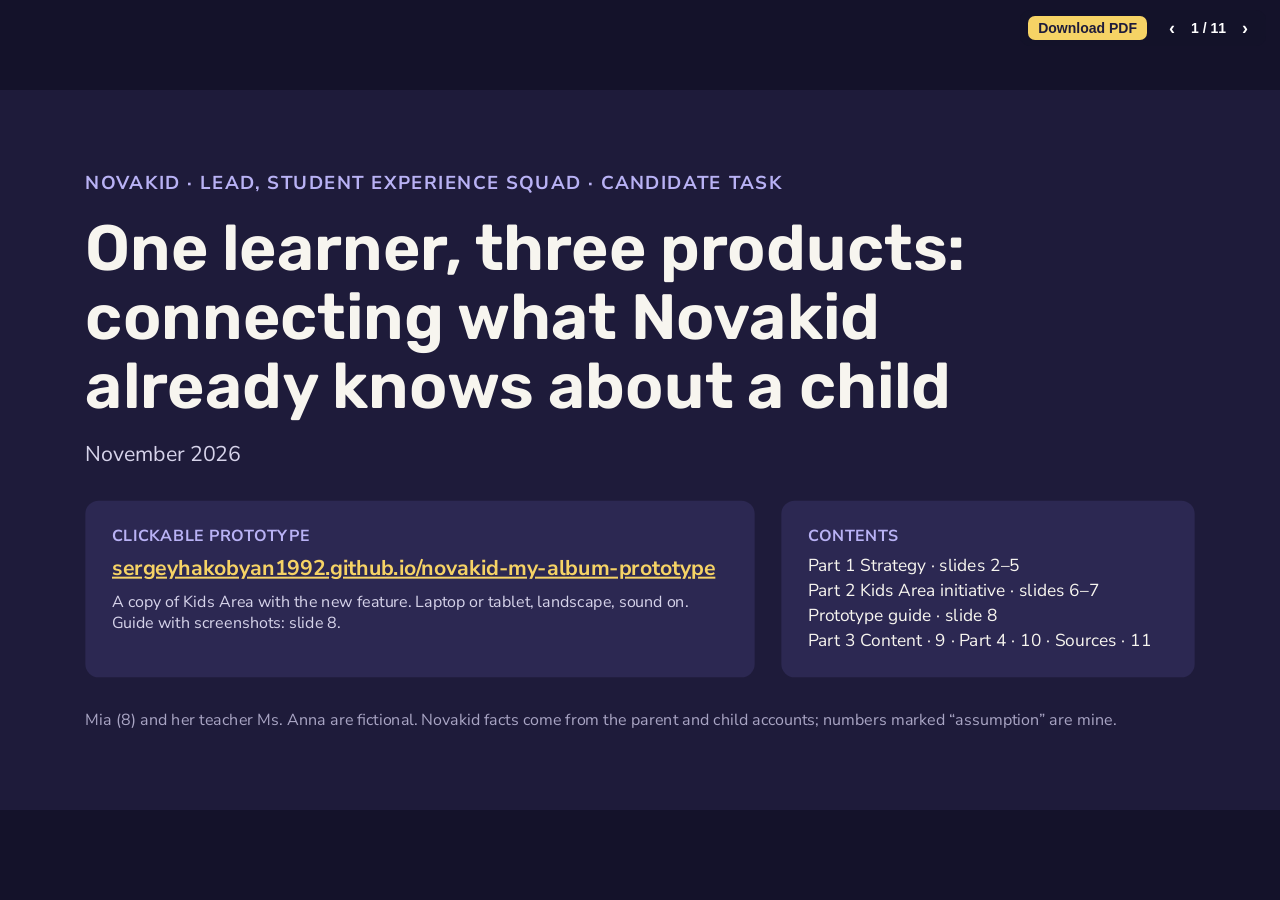
==== commit f9554b24: "Add a PDF version of the deck and a download button Co-Authored-By: Claude Opus 5.5 <noreply@anthrop" ====
--- a/deck/index.html
+++ b/deck/index.html
@@ -16,7 +16,8 @@
 th{font-weight:700}
 #nav{position:fixed;right:14px;top:10px;display:flex;flex-direction:row;gap:6px;align-items:center;font:600 14px Arial,sans-serif;color:#fff;background:rgba(20,18,42,.78);padding:6px 8px;border-radius:10px;z-index:5}
 #nav button{all:unset;cursor:pointer;padding:2px 10px;font-size:18px;line-height:1}
-#nav button:focus-visible{outline:2px solid #F6D365}
+#nav button:focus-visible,#dl:focus-visible{outline:2px solid #F6D365}
+#dl{color:#1E1B3A;background:#F6D365;border-radius:7px;padding:4px 10px;text-decoration:none;font-weight:700;margin-right:6px}
 @media print{
  @page{size:1920px 1080px;margin:0}
  html,body{height:auto;overflow:visible;background:none}
@@ -368,44 +369,44 @@
 <div style="width:520px;display:flex;flex-direction:column;gap:12px">
 <p style="font-size:28px;font-weight:800">Why kids don’t come back (hypotheses)</p>
 <ol style="font-size:24px;line-height:1.3">
-<li><b>No reason to return tomorrow.</b> Daily quests count games; the first shop item costs 1,200 stars at 25–50 a day.</li>
-<li><b>Practice isn’t about “my” lessons:</b> game words ignore the unit.</li>
-<li><b>Nobody sees the effort:</b> not the teacher, not the parent.</li>
-<li><b>Too easy, or no English needed:</b> shape-matching silhouettes, passive Streams.</li>
+<li><b>Nothing pulls them back tomorrow.</b> Daily quests only count games, and kids wait weeks for the first shop item.</li>
+<li><b>Games ignore their lessons:</b> kids practise random words, not their unit.</li>
+<li><b>Nobody notices the effort:</b> teachers and parents never see it.</li>
+<li><b>Games ask for no English:</b> kids match shapes and passively watch Streams.</li>
 </ol>
 <div style="display:flex;flex-direction:column;gap:4px;background:#FFFFFF;border-radius:14px;padding:12px 16px">
-<p style="font-size:24px;line-height:1.3"><b>Segment:</b> ages 7–9, levels 0–1, first 8 weeks. Habits form here, the W1 target sits here, and these parents are least sure about renewing.</p>
+<p style="font-size:24px;line-height:1.3"><b>We target ages 7–9, levels 0–1, first 8 weeks.</b> Kids form habits here, the W1 target sits here, and parents still doubt whether to renew.</p>
 </div>
 <div style="display:flex;flex-direction:column;gap:4px;background:#FFFFFF;border-radius:14px;padding:12px 16px">
-<p style="font-size:24px;line-height:1.3"><b>First metric: active days per week.</b> The mechanic only rewards coming back on a different day, and it reads in 1–2 weeks of an A/B test.</p>
+<p style="font-size:24px;line-height:1.3"><b>We move active days per week first:</b> the mechanic rewards only coming back on another day, and an A/B test shows it in 1–2 weeks.</p>
 </div>
 </div>
 <div style="width:560px;display:flex;flex-direction:column;gap:10px">
 <img src="03-album-toys.jpg" alt="Prototype: the Toys page of My Album, with gold cards, half-built puzzle cards and PLAY buttons" style="width:560px;height:280px;object-fit:cover;border-radius:14px;border:1px solid #E7DCC4">
 <p style="font-size:24px;font-weight:800">A card = 5 puzzle pieces = the 5 steps from 1.2</p>
 <div style="display:flex;flex-direction:column;gap:6px">
-<p style="font-size:24px;line-height:1.2;background:#E6E4EE;border:2px dashed #9A97AE;border-radius:8px;padding:4px 10px"><b>1 Met in lesson</b> · added after the 1-1 lesson</p>
-<p style="font-size:24px;line-height:1.2;background:#F6D365;border-radius:8px;padding:4px 10px"><b>2 Recognises</b> · Memo Mix, Box Battle</p>
-<p style="font-size:24px;line-height:1.2;background:#C5E6A6;border-radius:8px;padding:4px 10px"><b>3 Says it</b> · Pinocchio, Bubbles, Racing, Snake</p>
-<p style="font-size:24px;line-height:1.2;background:#6CC070;border-radius:8px;padding:4px 10px"><b>4 Remembers</b> · Quiz Corner, 3+ days later</p>
-<p style="font-size:24px;line-height:1.2;background:linear-gradient(90deg, #F6D365 0%, #C5E6A6 35%, #9AD0F5 70%, #D7B8F3 100%);border-radius:8px;padding:4px 10px"><b>5 Uses it</b> · tells Ms. Anna → gold frame</p>
+<p style="font-size:24px;line-height:1.2;background:#E6E4EE;border:2px dashed #9A97AE;border-radius:8px;padding:4px 10px"><b>1 Met in lesson</b> · the teacher adds the word after the 1-1 lesson</p>
+<p style="font-size:24px;line-height:1.2;background:#F6D365;border-radius:8px;padding:4px 10px"><b>2 Recognises</b> · matches sound to picture (Memo Mix, Box Battle)</p>
+<p style="font-size:24px;line-height:1.2;background:#C5E6A6;border-radius:8px;padding:4px 10px"><b>3 Says it</b> · says or spells the word (Pinocchio, Bubbles, Racing, Snake)</p>
+<p style="font-size:24px;line-height:1.2;background:#6CC070;border-radius:8px;padding:4px 10px"><b>4 Remembers</b> · names the picture 3+ days later (Quiz Corner)</p>
+<p style="font-size:24px;line-height:1.2;background:linear-gradient(90deg, #F6D365 0%, #C5E6A6 35%, #9AD0F5 70%, #D7B8F3 100%);border-radius:8px;padding:4px 10px"><b>5 Uses it</b> · says it to Ms. Anna, who taps ✓ → gold frame</p>
 </div>
 </div>
 <div style="flex:1;display:flex;flex-direction:column;gap:12px">
 <p style="font-size:28px;font-weight:800">Why they come back, and learn</p>
 <ul style="font-size:24px;line-height:1.28">
-<li><b>Next piece in 3 days:</b> the button counts down the days. <a target="_blank" rel="noopener" href="https://doi.org/10.1037/0033-2909.132.3.354" style="color:#B5651D">Spacing effect</a></li>
-<li><b>Dusty cards:</b> after 7, 14, 28 days a card fades and asks for a refresh; a miss drops it to 3 pieces, nothing is lost. <a target="_blank" rel="noopener" href="https://aclanthology.org/P16-1174/" style="color:#B5651D">Half-life regression</a></li>
-<li><b>The card is the content:</b> tap it to hear the word; one PLAY button, the engine picks the game. <a target="_blank" rel="noopener" href="https://shura.shu.ac.uk/3556/" style="color:#B5651D">Intrinsic integration</a></li>
-<li><b>Stars only for progress:</b> +10 a piece, +5 a refresh, nothing for replays.</li>
-<li><b>No streaks, no random packs:</b> <a target="_blank" rel="noopener" href="https://blog.duolingo.com/which-generation-most-serious-about-streak/" style="color:#B5651D">long streaks are kept mostly by adults</a>; the <a target="_blank" rel="noopener" href="https://ico.org.uk/for-organisations/uk-gdpr-guidance-and-resources/childrens-information/childrens-code-guidance-and-resources/" style="color:#B5651D">UK Children’s Code</a> warns against FOMO loops.</li>
-<li><b>Adults see it:</b> teacher card and parent page. <a target="_blank" rel="noopener" href="https://doi.org/10.1037/0003-066X.55.1.68" style="color:#B5651D">Competence, autonomy, relatedness</a></li>
+<li><b>Kids return to earn the next piece:</b> it unlocks after 3 days, and the button counts down. <a target="_blank" rel="noopener" href="https://doi.org/10.1037/0033-2909.132.3.354" style="color:#B5651D">Spacing effect</a></li>
+<li><b>Cards ask for a refresh:</b> they gather dust after 7, 14, 28 days. A miss drops a card to 3 pieces, but the child keeps it. <a target="_blank" rel="noopener" href="https://aclanthology.org/P16-1174/" style="color:#B5651D">Half-life regression</a></li>
+<li><b>The card teaches:</b> the child taps it to hear the word and presses PLAY; the engine picks the game. <a target="_blank" rel="noopener" href="https://shura.shu.ac.uk/3556/" style="color:#B5651D">Intrinsic integration</a></li>
+<li><b>Stars reward progress:</b> kids earn +10 a piece, +5 a refresh, nothing for replays.</li>
+<li><b>We skip streaks and random packs:</b> <a target="_blank" rel="noopener" href="https://blog.duolingo.com/which-generation-most-serious-about-streak/" style="color:#B5651D">adults keep most long streaks</a>, and the <a target="_blank" rel="noopener" href="https://ico.org.uk/for-organisations/uk-gdpr-guidance-and-resources/childrens-information/childrens-code-guidance-and-resources/" style="color:#B5651D">UK Children’s Code</a> warns against FOMO loops.</li>
+<li><b>Adults join in:</b> the teacher asks for the word, the parent practises it at home. <a target="_blank" rel="noopener" href="https://doi.org/10.1037/0003-066X.55.1.68" style="color:#B5651D">Competence, autonomy, relatedness</a></li>
 </ul>
 </div>
 </div>
 <div style="display:flex;gap:16px">
-<p style="flex:1;font-size:24px;line-height:1.3;background:#1E1B3A;color:#E9E7F3;border-radius:14px;padding:12px 18px"><b style="color:#F6D365">Not only words.</b> A card can hold a structure (“I don’t like…”) or a sound (l / r from the Food unit): the ladder is per competency, not per word.</p>
-<p style="flex:1;font-size:24px;line-height:1.3;background:#1E1B3A;color:#E9E7F3;border-radius:14px;padding:12px 18px"><b style="color:#F6D365">The simplest collectible.</b> An album is cheap to build and test. On the same ladder it can grow into a richer world, e.g. a Word Garden where lessons plant seeds.</p>
+<p style="flex:1;font-size:24px;line-height:1.3;background:#1E1B3A;color:#E9E7F3;border-radius:14px;padding:12px 18px"><b style="color:#F6D365">Cards go beyond words.</b> A card can also teach a structure (“I don’t like…”) or a sound (l / r): the engine tracks competencies, not words.</p>
+<p style="flex:1;font-size:24px;line-height:1.3;background:#1E1B3A;color:#E9E7F3;border-radius:14px;padding:12px 18px"><b style="color:#F6D365">We start with the simplest collectible.</b> We build and test an album cheaply, then can grow it into a richer world, e.g. a Word Garden where lessons plant seeds.</p>
 </div>
 <p style="position:absolute;left:96px;bottom:44px;width:1728px;font-size:24px;color:#6E6A88"><a target="_blank" rel="noopener" href="https://doi.org/10.1037/0033-2909.132.3.354" style="color:#B5651D">Cepeda et al. 2006</a> · <a target="_blank" rel="noopener" href="https://aclanthology.org/P16-1174/" style="color:#B5651D">Settles &amp; Meeder 2016</a> · <a target="_blank" rel="noopener" href="https://shura.shu.ac.uk/3556/" style="color:#B5651D">Habgood &amp; Ainsworth 2011</a> · <a target="_blank" rel="noopener" href="https://doi.org/10.1037/0003-066X.55.1.68" style="color:#B5651D">Ryan &amp; Deci 2000</a> · <a target="_blank" rel="noopener" href="https://blog.duolingo.com/which-generation-most-serious-about-streak/" style="color:#B5651D">Duolingo 2023</a> · <a target="_blank" rel="noopener" href="https://ico.org.uk/for-organisations/uk-gdpr-guidance-and-resources/childrens-information/childrens-code-guidance-and-resources/" style="color:#B5651D">ICO Children’s Code</a> · <a target="_blank" rel="noopener" href="https://doi.org/10.1007/s11423-020-09807-z" style="color:#B5651D">Huang et al. 2020</a> · 6</p>
 </section>
@@ -488,7 +489,7 @@
 <p style="font-size:24px;line-height:1.25"><b>5</b> “3 days later”: old cards got dusty and ask for a refresh.</p>
 </div>
 <div style="display:flex;flex-direction:column;gap:8px">
-<img src="07-quiz.jpg" alt="Quiz Corner asking which word matches the robot" style="width:417px;height:235px;object-fit:cover;border-radius:12px">
+<img src="07-quiz.jpg" alt="Quiz Corner asking which word matches the picture" style="width:417px;height:235px;object-fit:cover;border-radius:12px">
 <p style="font-size:24px;line-height:1.25"><b>6</b> Quiz Corner checks memory: first try, no hint.</p>
 </div>
 <div style="display:flex;flex-direction:column;gap:8px">
@@ -657,7 +658,7 @@
 </div>
 <p style="position:absolute;left:96px;bottom:36px;width:1728px;font-size:24px;color:#6E6A88">Novakid facts (programme, competencies, Kids Area economy) come from the child and parent accounts, seen in November 2026. · 11</p>
 </section>
-</main><nav id="nav" aria-label="Slides"><button id="p" aria-label="Previous slide">‹</button><span id="c" aria-live="polite"></span><button id="n" aria-label="Next slide">›</button></nav><script>
+</main><nav id="nav" aria-label="Slides"><a id="dl" href="Novakid-Student-Experience.pdf" download aria-label="Download PDF">Download PDF</a><button id="p" aria-label="Previous slide">‹</button><span id="c" aria-live="polite"></span><button id="n" aria-label="Next slide">›</button></nav><script>
 const S=[...document.querySelectorAll('section')],st=document.getElementById('stage'),c=document.getElementById('c');let i=0;
 function fit(){const k=Math.min(innerWidth/1920,innerHeight/1080);st.style.transform=`translate(${(innerWidth-1920*k)/2}px,${(innerHeight-1080*k)/2}px) scale(${k})`}
 function go(n,push=true){i=Math.max(0,Math.min(S.length-1,n));S.forEach((s,j)=>s.classList.toggle('on',j===i));c.textContent=(i+1)+' / '+S.length;if(push)history.replaceState(null,'','#'+(i+1))}
